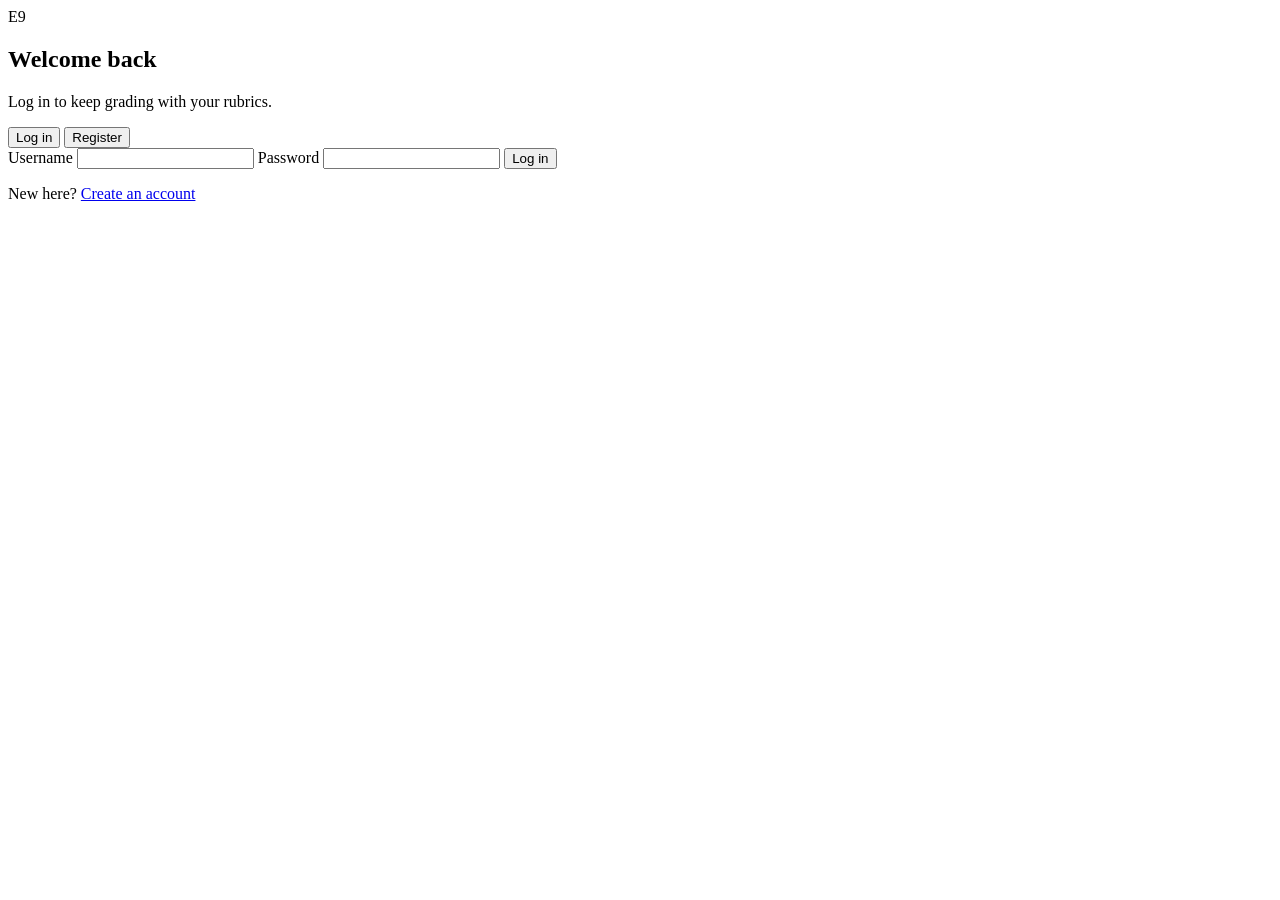
==== frontend/login.html @ 9ba2a3e9 "Add frontend HTML (index redirect, app dashboard, login)" ====
<!DOCTYPE html>
<html lang="en">
<head>
<meta charset="UTF-8">
<meta name="viewport" content="width=device-width, initial-scale=1.0">
<title>Sign in — E9</title>
<link rel="preconnect" href="https://fonts.googleapis.com">
<link rel="preconnect" href="https://fonts.gstatic.com" crossorigin>
<link href="https://fonts.googleapis.com/css2?family=Inter:wght@400;500;600&family=JetBrains+Mono:wght@500;600&family=Poppins:wght@600;700&display=swap" rel="stylesheet">
<link rel="stylesheet" href="style.css">
</head>
<body>

<div class="orb-field" aria-hidden="true">
  <span class="orb o1"></span>
  <span class="orb o2"></span>
  <span class="orb o3"></span>
</div>

<div id="toast" class="toast" hidden></div>

<section class="auth-screen">
  <div class="auth-card glass floaty">
    <div class="brand">
      <span class="brand-mark">E9</span>
    </div>
    <h1 class="auth-headline" id="authHeadline">Welcome back</h1>
    <p class="auth-subline" id="authSubline">Log in to keep grading with your rubrics.</p>

    <div class="auth-tabs">
      <button class="auth-tab active" data-tab="login" type="button">Log in</button>
      <button class="auth-tab" data-tab="register" type="button">Register</button>
    </div>

    <form id="loginForm" class="auth-form">
      <label class="field-label" for="loginUsername">Username</label>
      <input id="loginUsername" class="field-input" type="text" autocomplete="username" required>
      <label class="field-label" for="loginPassword">Password</label>
      <input id="loginPassword" class="field-input" type="password" autocomplete="current-password" required>
      <p class="form-error" id="loginError" hidden></p>
      <button type="submit" class="btn btn-primary">Log in</button>
    </form>

    <form id="registerForm" class="auth-form" hidden>
      <label class="field-label" for="registerUsername">Username</label>
      <input id="registerUsername" class="field-input" type="text" autocomplete="username" minlength="3" required>
      <label class="field-label" for="registerPassword">Password</label>
      <input id="registerPassword" class="field-input" type="password" autocomplete="new-password" minlength="8" required>
      <p class="form-hint">At least 8 characters. You won't need anything else to get started.</p>
      <p class="form-error" id="registerError" hidden></p>
      <button type="submit" class="btn btn-primary">Create account</button>
    </form>

    <p class="auth-footer-link" id="footerSwitch">
      New here? <a href="#" id="switchToRegister">Create an account</a>
    </p>
  </div>
</section>

<script src="auth.js"></script>
</body>
</html>
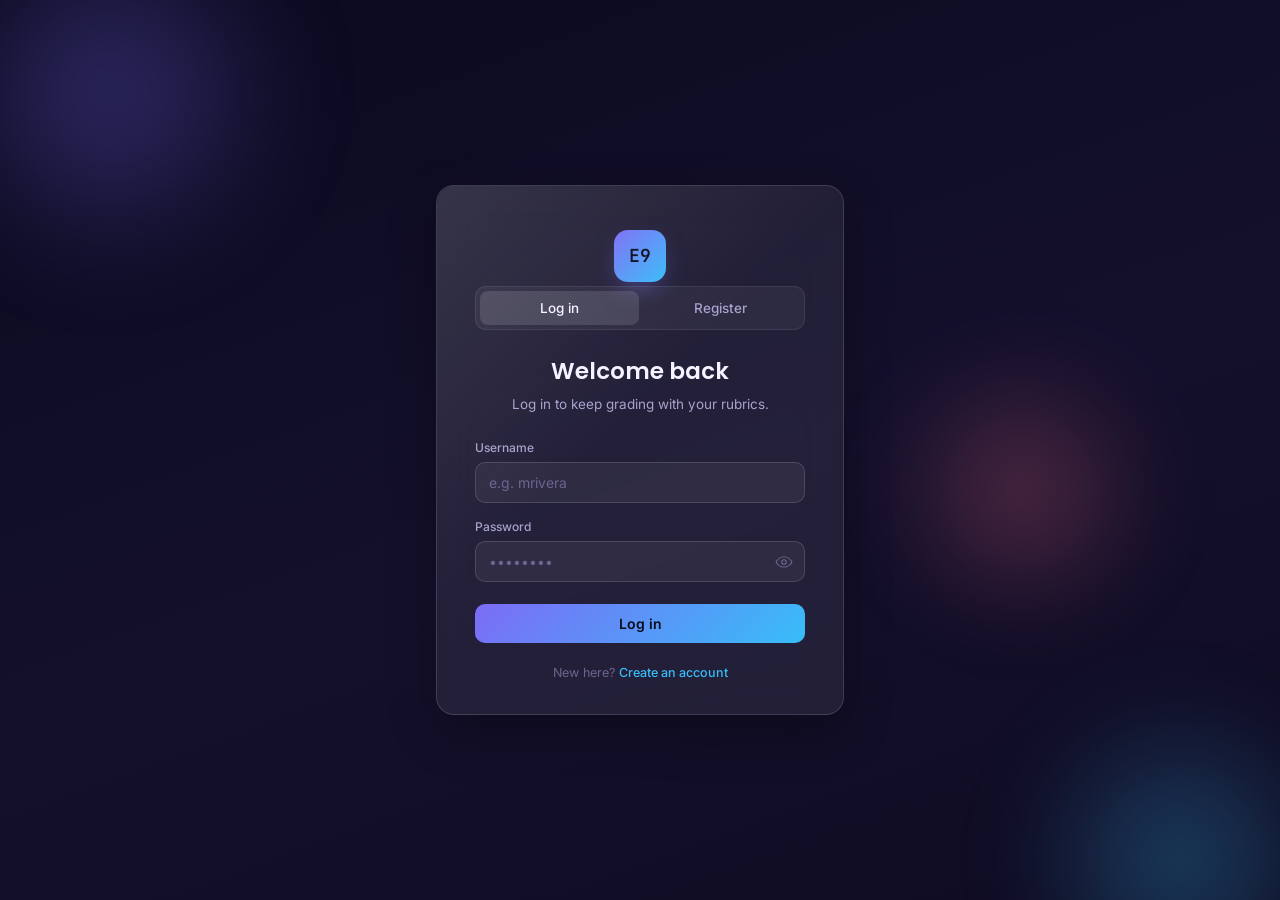
==== commit 18bc83b9: "Update frontend/login.html to match mudassir" ====
--- a/frontend/login.html
+++ b/frontend/login.html
@@ -6,8 +6,8 @@
 <title>Sign in — E9</title>
 <link rel="preconnect" href="https://fonts.googleapis.com">
 <link rel="preconnect" href="https://fonts.gstatic.com" crossorigin>
-<link href="https://fonts.googleapis.com/css2?family=Inter:wght@400;500;600&family=JetBrains+Mono:wght@500;600&family=Poppins:wght@600;700&display=swap" rel="stylesheet">
-<link rel="stylesheet" href="style.css">
+<link href="https://fonts.googleapis.com/css2?family=Inter:wght@400;500;600;700&family=JetBrains+Mono:wght@400;500;600&family=Poppins:wght@600;700&display=swap" rel="stylesheet">
+<link rel="stylesheet" href="auth.css">
 </head>
 <body>
 
@@ -17,38 +17,70 @@
   <span class="orb o3"></span>
 </div>
 
-<div id="toast" class="toast" hidden></div>
+<div id="toast" class="toast" role="status" aria-live="polite" hidden></div>
 
 <section class="auth-screen">
   <div class="auth-card glass floaty">
+
     <div class="brand">
       <span class="brand-mark">E9</span>
     </div>
+
+    <div class="auth-tabs" role="tablist" aria-label="Choose sign in or register">
+      <button class="auth-tab active" data-tab="login" type="button" role="tab" aria-selected="true" id="tabLogin">Log in</button>
+      <button class="auth-tab" data-tab="register" type="button" role="tab" aria-selected="false" id="tabRegister">Register</button>
+    </div>
+
     <h1 class="auth-headline" id="authHeadline">Welcome back</h1>
     <p class="auth-subline" id="authSubline">Log in to keep grading with your rubrics.</p>
 
-    <div class="auth-tabs">
-      <button class="auth-tab active" data-tab="login" type="button">Log in</button>
-      <button class="auth-tab" data-tab="register" type="button">Register</button>
-    </div>
+    <form id="loginForm" class="auth-form" novalidate>
+      <div class="field">
+        <label class="field-label" for="loginUsername">Username</label>
+        <input id="loginUsername" class="field-input" type="text" autocomplete="username" placeholder="e.g. mrivera" required>
+      </div>
 
-    <form id="loginForm" class="auth-form">
-      <label class="field-label" for="loginUsername">Username</label>
-      <input id="loginUsername" class="field-input" type="text" autocomplete="username" required>
-      <label class="field-label" for="loginPassword">Password</label>
-      <input id="loginPassword" class="field-input" type="password" autocomplete="current-password" required>
-      <p class="form-error" id="loginError" hidden></p>
-      <button type="submit" class="btn btn-primary">Log in</button>
+      <div class="field">
+        <label class="field-label" for="loginPassword">Password</label>
+        <div class="field-input-wrap">
+          <input id="loginPassword" class="field-input" type="password" autocomplete="current-password" placeholder="••••••••" required>
+          <button type="button" class="field-visibility" data-target="loginPassword" aria-label="Show password">
+            <svg class="icon-eye" viewBox="0 0 24 24" fill="none"><path d="M1.5 12S5 5 12 5s10.5 7 10.5 7-3.5 7-10.5 7S1.5 12 1.5 12Z" stroke="currentColor" stroke-width="1.6" stroke-linejoin="round"/><circle cx="12" cy="12" r="3" stroke="currentColor" stroke-width="1.6"/></svg>
+          </button>
+        </div>
+      </div>
+
+      <p class="form-error" id="loginError" role="alert" hidden></p>
+
+      <button type="submit" class="btn btn-primary">
+        <span class="btn-label">Log in</span>
+        <svg class="btn-check" viewBox="0 0 24 24" fill="none" aria-hidden="true"><path class="check-path" d="M4 12.5L9.5 18L20 6" stroke="currentColor" stroke-width="2.5" stroke-linecap="round" stroke-linejoin="round"/></svg>
+      </button>
     </form>
 
-    <form id="registerForm" class="auth-form" hidden>
-      <label class="field-label" for="registerUsername">Username</label>
-      <input id="registerUsername" class="field-input" type="text" autocomplete="username" minlength="3" required>
-      <label class="field-label" for="registerPassword">Password</label>
-      <input id="registerPassword" class="field-input" type="password" autocomplete="new-password" minlength="8" required>
-      <p class="form-hint">At least 8 characters. You won't need anything else to get started.</p>
-      <p class="form-error" id="registerError" hidden></p>
-      <button type="submit" class="btn btn-primary">Create account</button>
+    <form id="registerForm" class="auth-form" novalidate hidden>
+      <div class="field">
+        <label class="field-label" for="registerUsername">Username</label>
+        <input id="registerUsername" class="field-input" type="text" autocomplete="username" minlength="3" placeholder="Pick something short" required>
+      </div>
+
+      <div class="field">
+        <label class="field-label" for="registerPassword">Password</label>
+        <div class="field-input-wrap">
+          <input id="registerPassword" class="field-input" type="password" autocomplete="new-password" minlength="8" placeholder="At least 8 characters" required>
+          <button type="button" class="field-visibility" data-target="registerPassword" aria-label="Show password">
+            <svg class="icon-eye" viewBox="0 0 24 24" fill="none"><path d="M1.5 12S5 5 12 5s10.5 7 10.5 7-3.5 7-10.5 7S1.5 12 1.5 12Z" stroke="currentColor" stroke-width="1.6" stroke-linejoin="round"/><circle cx="12" cy="12" r="3" stroke="currentColor" stroke-width="1.6"/></svg>
+          </button>
+        </div>
+        <p class="form-hint">That's the whole form. No email, no verification, straight to grading.</p>
+      </div>
+
+      <p class="form-error" id="registerError" role="alert" hidden></p>
+
+      <button type="submit" class="btn btn-primary">
+        <span class="btn-label">Create account</span>
+        <svg class="btn-check" viewBox="0 0 24 24" fill="none" aria-hidden="true"><path class="check-path" d="M4 12.5L9.5 18L20 6" stroke="currentColor" stroke-width="2.5" stroke-linecap="round" stroke-linejoin="round"/></svg>
+      </button>
     </form>
 
     <p class="auth-footer-link" id="footerSwitch">
--- a/frontend/auth.css
+++ b/frontend/auth.css
@@ -0,0 +1,1018 @@
+:root {
+  --bg-0: #0B0A1F;
+  --bg-1: #14102C;
+  --bg-2: #0F0B22;
+  --accent: #7C6CF6;
+  --accent-2: #38BDF8;
+  --success: #34D399;
+  --warning: #FBBF24;
+  --danger: #F87171;
+  --text: #F5F3FF;
+  --text-muted: #A8A2CC;
+  --text-faint: #6B658F;
+  --font-ui: 'Inter', system-ui, sans-serif;
+  --font-display: 'Poppins', sans-serif;
+  --font-mono: 'JetBrains Mono', ui-monospace, monospace;
+}
+
+* {
+  box-sizing: border-box;
+}
+
+body {
+  margin: 0;
+  min-height: 100vh;
+  background: linear-gradient(160deg, var(--bg-0) 0%, var(--bg-1) 55%, var(--bg-2) 100%);
+  font-family: var(--font-ui);
+  color: var(--text);
+  -webkit-font-smoothing: antialiased;
+}
+
+.orb-field {
+  position: fixed;
+  inset: 0;
+  z-index: -1;
+  pointer-events: none;
+  overflow: hidden;
+}
+
+.orb {
+  position: absolute;
+  border-radius: 50%;
+  filter: blur(50px);
+  opacity: 0.35;
+  animation: drift 18s ease-in-out infinite;
+}
+
+.orb.o1 { width: 380px; height: 380px; top: -100px; left: -80px; background: radial-gradient(circle, #7C6CF6, transparent 70%); }
+.orb.o2 { width: 320px; height: 320px; bottom: -120px; right: -60px; background: radial-gradient(circle, #38BDF8, transparent 70%); animation-delay: -6s; }
+.orb.o3 { width: 260px; height: 260px; top: 40%; right: 10%; background: radial-gradient(circle, #FB7185, transparent 70%); animation-delay: -11s; }
+
+@keyframes drift {
+  0%, 100% { transform: translate(0, 0); }
+  50% { transform: translate(20px, -24px); }
+}
+
+h1, h2, h3 {
+  margin: 0;
+  font-family: var(--font-display);
+  font-weight: 600;
+}
+
+p {
+  margin: 0;
+}
+
+button {
+  font-family: inherit;
+  cursor: pointer;
+}
+
+input, select, textarea {
+  font-family: inherit;
+  font-size: 14px;
+}
+
+.mono {
+  font-family: var(--font-mono);
+  letter-spacing: 0.01em;
+}
+
+.glass {
+  position: relative;
+  background: rgba(255, 255, 255, 0.07);
+  backdrop-filter: blur(20px);
+  -webkit-backdrop-filter: blur(20px);
+  border: 1px solid rgba(255, 255, 255, 0.14);
+  box-shadow: 0 16px 48px rgba(0, 0, 0, 0.30);
+  border-radius: 18px;
+}
+
+.glass::before {
+  content: "";
+  position: absolute;
+  inset: 0;
+  border-radius: 18px;
+  background: linear-gradient(135deg, rgba(255, 255, 255, 0.10), transparent 45%);
+  pointer-events: none;
+}
+
+.floaty {
+  transition: transform 0.3s cubic-bezier(0.2, 0.9, 0.4, 1), box-shadow 0.3s cubic-bezier(0.2, 0.9, 0.4, 1);
+}
+
+.floaty:hover {
+  transform: perspective(800px) rotateX(1deg) rotateY(1.5deg) translateY(-3px);
+  box-shadow: 0 20px 56px rgba(0, 0, 0, 0.38);
+}
+
+.brand {
+  display: flex;
+  align-items: baseline;
+  gap: 10px;
+}
+
+.brand-mark {
+  font-family: var(--font-mono);
+  font-weight: 600;
+  font-size: 20px;
+  letter-spacing: 0.02em;
+  color: var(--accent-2);
+}
+
+.brand-sub {
+  font-size: 13px;
+  color: var(--text-muted);
+}
+
+.btn {
+  border: none;
+  border-radius: 10px;
+  padding: 11px 18px;
+  font-size: 14px;
+  font-weight: 500;
+  transition: transform 0.15s ease, box-shadow 0.15s ease, background 0.15s ease;
+  color: var(--text);
+}
+
+.btn-primary {
+  background: linear-gradient(135deg, var(--accent), var(--accent-2));
+  color: #0B0A1F;
+  font-weight: 600;
+}
+
+.btn-primary:hover {
+  transform: translateY(-1px);
+  box-shadow: 0 10px 24px rgba(124, 108, 246, 0.35);
+}
+
+.btn-ghost {
+  background: rgba(255, 255, 255, 0.06);
+  border: 1px solid rgba(255, 255, 255, 0.16);
+}
+
+.btn-ghost:hover {
+  background: rgba(255, 255, 255, 0.12);
+}
+
+.btn-small {
+  padding: 7px 12px;
+  font-size: 13px;
+}
+
+.btn:disabled {
+  opacity: 0.5;
+  cursor: not-allowed;
+  transform: none;
+}
+
+.toast {
+  position: fixed;
+  top: 20px;
+  right: 20px;
+  z-index: 50;
+  padding: 12px 18px;
+  border-radius: 12px;
+  background: rgba(20, 16, 44, 0.95);
+  border: 1px solid rgba(255, 255, 255, 0.16);
+  color: var(--text);
+  font-size: 13px;
+  box-shadow: 0 12px 32px rgba(0, 0, 0, 0.4);
+}
+
+.toast.error { border-color: rgba(248, 113, 113, 0.5); color: #FCA5A5; }
+.toast.success { border-color: rgba(52, 211, 153, 0.5); color: #6EE7B7; }
+
+/* auth pages */
+
+.auth-screen {
+  min-height: 100vh;
+  display: flex;
+  align-items: center;
+  justify-content: center;
+  padding: 24px;
+}
+
+.auth-card {
+  position: relative;
+  width: 100%;
+  max-width: 408px;
+  padding: 44px 38px 34px;
+  animation: auth-rise 0.5s cubic-bezier(0.2, 0.9, 0.4, 1) both;
+}
+
+@keyframes auth-rise {
+  from { opacity: 0; transform: translateY(14px); }
+  to { opacity: 1; transform: translateY(0); }
+}
+
+.auth-card .brand {
+  flex-direction: column;
+  align-items: center;
+  gap: 10px;
+  margin-bottom: 4px;
+  text-align: center;
+}
+
+.auth-card .brand-mark {
+  display: grid;
+  place-items: center;
+  width: 52px;
+  height: 52px;
+  border-radius: 14px;
+  font-size: 18px;
+  color: var(--bg-0);
+  background: linear-gradient(135deg, var(--accent), var(--accent-2));
+  box-shadow: 0 10px 26px -8px rgba(124, 108, 246, 0.55);
+}
+
+.auth-headline {
+  font-size: 23px;
+  text-align: center;
+  margin: 20px 0 6px;
+}
+
+.auth-subline {
+  font-size: 13.5px;
+  line-height: 1.5;
+  color: var(--text-muted);
+  text-align: center;
+  margin-bottom: 26px;
+}
+
+.auth-tabs {
+  position: relative;
+  display: flex;
+  gap: 2px;
+  background: rgba(255, 255, 255, 0.05);
+  border: 1px solid rgba(255, 255, 255, 0.08);
+  border-radius: 11px;
+  padding: 4px;
+  margin-bottom: 24px;
+}
+
+.auth-tab {
+  position: relative;
+  z-index: 1;
+  flex: 1;
+  padding: 9px 0;
+  border: none;
+  border-radius: 8px;
+  background: transparent;
+  font-size: 13.5px;
+  font-weight: 500;
+  color: var(--text-muted);
+  transition: color 0.2s ease;
+}
+
+.auth-tab.active {
+  background: rgba(255, 255, 255, 0.12);
+  color: var(--text);
+}
+
+.auth-form {
+  display: flex;
+  flex-direction: column;
+  gap: 16px;
+}
+
+.auth-form[hidden] {
+  display: none;
+}
+
+.auth-form .btn {
+  margin-top: 6px;
+  width: 100%;
+  display: inline-flex;
+  align-items: center;
+  justify-content: center;
+  gap: 8px;
+}
+
+.field {
+  display: flex;
+  flex-direction: column;
+  gap: 7px;
+}
+
+.field-label {
+  font-size: 12px;
+  font-weight: 500;
+  color: var(--text-muted);
+}
+
+.field-input {
+  padding: 11px 13px;
+  border-radius: 10px;
+  border: 1px solid rgba(255, 255, 255, 0.14);
+  background: rgba(255, 255, 255, 0.05);
+  color: var(--text);
+  outline: none;
+  transition: border-color 0.15s ease, box-shadow 0.15s ease;
+}
+
+.field-input::placeholder {
+  color: var(--text-faint);
+}
+
+.field-input:hover {
+  border-color: rgba(255, 255, 255, 0.22);
+}
+
+.field-input:focus {
+  border-color: var(--accent-2);
+  box-shadow: 0 0 0 3px rgba(56, 189, 248, 0.15);
+}
+
+.field-input-wrap {
+  position: relative;
+  display: flex;
+}
+
+.field-input-wrap .field-input {
+  width: 100%;
+  padding-right: 42px;
+}
+
+.field-visibility {
+  position: absolute;
+  right: 5px;
+  top: 50%;
+  transform: translateY(-50%);
+  width: 32px;
+  height: 32px;
+  display: grid;
+  place-items: center;
+  background: none;
+  border: none;
+  border-radius: 7px;
+  color: var(--text-faint);
+}
+
+.field-visibility:hover {
+  background: rgba(255, 255, 255, 0.08);
+  color: var(--text-muted);
+}
+
+.icon-eye {
+  width: 18px;
+  height: 18px;
+}
+
+.form-hint {
+  font-size: 12px;
+  color: var(--text-faint);
+}
+
+.form-error {
+  font-size: 13px;
+  padding: 9px 12px;
+  border-radius: 8px;
+  background: rgba(248, 113, 113, 0.1);
+  border-left: 3px solid var(--danger);
+  color: #FCA5A5;
+}
+
+.auth-footer-link {
+  text-align: center;
+  font-size: 12.5px;
+  color: var(--text-faint);
+  margin-top: 22px;
+}
+
+.auth-footer-link a {
+  color: var(--accent-2);
+  font-weight: 500;
+  text-decoration: none;
+}
+
+.auth-footer-link a:hover {
+  text-decoration: underline;
+}
+
+/* button check micro-interaction on submit */
+
+.btn-check {
+  width: 16px;
+  height: 16px;
+  flex: none;
+}
+
+.check-path {
+  stroke-dasharray: 26;
+  stroke-dashoffset: 26;
+  transition: stroke-dashoffset 0.35s ease;
+}
+
+.btn.is-checked .check-path {
+  stroke-dashoffset: 0;
+}
+
+.btn.is-checked .btn-label {
+  display: none;
+}
+
+.btn:not(.is-checked) .btn-check {
+  display: none;
+}
+
+/* app shell */
+
+.app-screen {
+  min-height: 100vh;
+  padding: 20px;
+  display: flex;
+  flex-direction: column;
+  gap: 20px;
+}
+
+.topbar {
+  display: flex;
+  align-items: center;
+  justify-content: space-between;
+  padding: 14px 24px;
+}
+
+.top-nav {
+  display: flex;
+  gap: 6px;
+}
+
+.top-nav button {
+  border: none;
+  background: transparent;
+  color: var(--text-muted);
+  font-size: 14px;
+  font-weight: 500;
+  padding: 8px 16px;
+  border-radius: 10px;
+}
+
+.top-nav button.active {
+  background: rgba(255, 255, 255, 0.10);
+  color: var(--text);
+}
+
+.user-chip {
+  display: flex;
+  align-items: center;
+  gap: 12px;
+}
+
+.avatar {
+  width: 34px;
+  height: 34px;
+  border-radius: 50%;
+  background: linear-gradient(135deg, var(--accent), var(--accent-2));
+  color: #0B0A1F;
+  display: flex;
+  align-items: center;
+  justify-content: center;
+  font-size: 13px;
+  font-weight: 600;
+  font-family: var(--font-mono);
+}
+
+.username {
+  font-size: 14px;
+  font-weight: 500;
+}
+
+.view {
+  display: none;
+  flex-direction: column;
+  gap: 20px;
+}
+
+.view.active {
+  display: flex;
+}
+
+.card {
+  padding: 24px;
+}
+
+.section-head {
+  display: flex;
+  align-items: center;
+  justify-content: space-between;
+}
+
+.section-head h2 {
+  font-size: 18px;
+}
+
+.section-sub {
+  font-size: 13px;
+  color: var(--text-muted);
+  margin-top: 4px;
+}
+
+/* score view */
+
+.input-head {
+  display: flex;
+  align-items: flex-end;
+  justify-content: space-between;
+  gap: 16px;
+  margin-bottom: 14px;
+}
+
+.rubric-picker {
+  display: flex;
+  flex-direction: column;
+  gap: 4px;
+  flex: 1;
+}
+
+.rubric-picker select {
+  min-width: 220px;
+}
+
+.batch-toggle {
+  display: flex;
+  align-items: center;
+  gap: 6px;
+  font-size: 13px;
+  color: var(--text-muted);
+  white-space: nowrap;
+}
+
+textarea.field-input {
+  width: 100%;
+  resize: vertical;
+  min-height: 180px;
+}
+
+.char-count {
+  display: block;
+  margin-top: 6px;
+  font-size: 12px;
+  color: var(--text-faint);
+}
+
+.batch-reports {
+  display: flex;
+  flex-direction: column;
+  gap: 10px;
+}
+
+.batch-report-row textarea {
+  width: 100%;
+  min-height: 110px;
+}
+
+.batch-report-label {
+  font-size: 12px;
+  color: var(--text-faint);
+}
+
+.empty-note {
+  font-size: 13px;
+  color: var(--text-faint);
+  padding: 12px 4px;
+}
+
+/* loading */
+
+.loading-card {
+  display: flex;
+  align-items: center;
+  gap: 24px;
+  padding: 28px 24px;
+}
+
+.skeleton-ring {
+  width: 60px;
+  height: 60px;
+  border-radius: 50%;
+  border: 5px solid rgba(124, 108, 246, 0.2);
+  border-top-color: var(--accent-2);
+  animation: spin 0.9s linear infinite;
+  flex-shrink: 0;
+}
+
+@keyframes spin {
+  to { transform: rotate(360deg); }
+}
+
+.skeleton-lines {
+  flex: 1;
+  display: flex;
+  flex-direction: column;
+  gap: 10px;
+}
+
+.skeleton-line {
+  height: 10px;
+  border-radius: 6px;
+  background: rgba(255, 255, 255, 0.08);
+  animation: pulse 1.4s ease-in-out infinite;
+}
+
+.skeleton-line.short { width: 60%; }
+
+@keyframes pulse {
+  0%, 100% { opacity: 0.5; }
+  50% { opacity: 1; }
+}
+
+.loading-label {
+  font-size: 13px;
+  color: var(--text-muted);
+  white-space: nowrap;
+}
+
+/* results */
+
+.results-area {
+  display: flex;
+  flex-direction: column;
+  gap: 20px;
+}
+
+.result-header {
+  display: flex;
+  align-items: center;
+  gap: 24px;
+  padding: 28px;
+}
+
+.score-ring-wrap {
+  position: relative;
+  width: 118px;
+  height: 118px;
+  flex-shrink: 0;
+  filter: drop-shadow(0 10px 20px rgba(0, 0, 0, 0.3));
+}
+
+.score-ring-value {
+  position: absolute;
+  inset: 0;
+  display: flex;
+  align-items: center;
+  justify-content: center;
+  font-family: var(--font-mono);
+  font-size: 22px;
+  font-weight: 600;
+}
+
+.result-meta {
+  display: flex;
+  flex-direction: column;
+  gap: 8px;
+}
+
+.grade-badge {
+  display: inline-flex;
+  align-items: center;
+  justify-content: center;
+  width: fit-content;
+  padding: 5px 14px;
+  border-radius: 999px;
+  font-family: var(--font-mono);
+  font-weight: 600;
+  font-size: 14px;
+  color: #0B0A1F;
+}
+
+.grade-A, .grade-B { background: var(--success); }
+.grade-C { background: var(--accent-2); }
+.grade-D { background: var(--warning); }
+.grade-F { background: var(--danger); }
+
+.result-ids {
+  display: flex;
+  gap: 16px;
+  font-size: 12px;
+  color: var(--text-faint);
+}
+
+.result-ids .mono { color: var(--text-muted); }
+
+.result-status {
+  font-size: 12px;
+  color: var(--text-faint);
+}
+
+.disagreement-banner {
+  display: flex;
+  align-items: center;
+  gap: 10px;
+  padding: 14px 20px;
+  border-radius: 14px;
+  background: rgba(251, 191, 36, 0.10);
+  border: 1px solid rgba(251, 191, 36, 0.3);
+  color: #FDE68A;
+  font-size: 13px;
+}
+
+.disagreement-banner strong { color: var(--warning); }
+
+.criteria-table {
+  padding: 8px 8px 20px;
+}
+
+.criteria-table table {
+  width: 100%;
+  border-collapse: collapse;
+}
+
+.criteria-table th {
+  text-align: left;
+  font-size: 11px;
+  text-transform: uppercase;
+  letter-spacing: 0.04em;
+  color: var(--text-faint);
+  padding: 10px 16px;
+  font-weight: 500;
+}
+
+.criteria-table td {
+  padding: 14px 16px;
+  border-top: 1px solid rgba(255, 255, 255, 0.06);
+  font-size: 13px;
+  vertical-align: top;
+}
+
+.criteria-table .criterion-name { font-weight: 500; }
+
+.score-bar-track {
+  width: 100px;
+  height: 6px;
+  border-radius: 999px;
+  background: rgba(255, 255, 255, 0.08);
+  overflow: hidden;
+}
+
+.score-bar-fill {
+  height: 100%;
+  border-radius: 999px;
+}
+
+.score-cell {
+  display: flex;
+  align-items: center;
+  gap: 10px;
+}
+
+.score-value {
+  font-family: var(--font-mono);
+  font-size: 12px;
+  width: 32px;
+}
+
+.evidence-quote {
+  color: var(--text-muted);
+  font-style: italic;
+  max-width: 320px;
+}
+
+.confidence-value {
+  font-family: var(--font-mono);
+  font-size: 12px;
+  color: var(--text-faint);
+}
+
+.export-row {
+  display: flex;
+  justify-content: flex-end;
+  padding: 0 16px 4px;
+}
+
+.accordion { padding: 6px 8px; }
+
+.accordion-toggle {
+  width: 100%;
+  text-align: left;
+  background: transparent;
+  border: none;
+  padding: 12px 16px;
+  font-size: 14px;
+  font-weight: 500;
+  color: var(--text);
+  display: flex;
+  align-items: center;
+  justify-content: space-between;
+}
+
+.accordion-chevron { transition: transform 0.2s ease; color: var(--text-faint); }
+.accordion.open .accordion-chevron { transform: rotate(180deg); }
+
+.accordion-body {
+  display: none;
+  padding: 0 16px 16px;
+  flex-direction: column;
+  gap: 12px;
+}
+
+.accordion.open .accordion-body { display: flex; }
+
+.trail-entry {
+  background: rgba(255, 255, 255, 0.04);
+  border-radius: 10px;
+  padding: 12px 14px;
+}
+
+.trail-entry-head {
+  display: flex;
+  justify-content: space-between;
+  font-size: 13px;
+  font-weight: 500;
+  margin-bottom: 6px;
+}
+
+.trail-entry-head .mono { color: var(--text-faint); font-weight: 400; }
+
+.trail-entry pre {
+  margin: 0;
+  font-family: var(--font-mono);
+  font-size: 12px;
+  white-space: pre-wrap;
+  word-break: break-word;
+  color: var(--text-muted);
+}
+
+/* rubrics view */
+
+.rubrics-layout {
+  display: grid;
+  grid-template-columns: 320px 1fr;
+  gap: 20px;
+  align-items: start;
+}
+
+.rubric-list {
+  list-style: none;
+  margin: 0;
+  padding: 0;
+  display: flex;
+  flex-direction: column;
+  gap: 8px;
+}
+
+.rubric-item {
+  display: flex;
+  align-items: center;
+  justify-content: space-between;
+  padding: 12px 14px;
+  border-radius: 12px;
+  background: rgba(255, 255, 255, 0.05);
+  border: 1px solid transparent;
+  cursor: pointer;
+}
+
+.rubric-item.active {
+  border-color: var(--accent-2);
+  background: rgba(56, 189, 248, 0.08);
+}
+
+.rubric-item-info {
+  display: flex;
+  flex-direction: column;
+  gap: 2px;
+  overflow: hidden;
+}
+
+.rubric-item-title {
+  font-size: 13px;
+  font-weight: 500;
+  white-space: nowrap;
+  overflow: hidden;
+  text-overflow: ellipsis;
+}
+
+.rubric-item-id {
+  font-size: 11px;
+  color: var(--text-faint);
+}
+
+.icon-btn {
+  border: none;
+  background: transparent;
+  color: var(--text-faint);
+  font-size: 13px;
+  padding: 4px 8px;
+  border-radius: 6px;
+}
+
+.icon-btn:hover {
+  background: rgba(248, 113, 113, 0.12);
+  color: var(--danger);
+}
+
+.criteria-rows {
+  display: flex;
+  flex-direction: column;
+  gap: 10px;
+  margin-top: 10px;
+}
+
+.criterion-row {
+  background: rgba(255, 255, 255, 0.05);
+  border-radius: 12px;
+  padding: 12px;
+  display: flex;
+  flex-direction: column;
+  gap: 8px;
+}
+
+.criterion-row-top { display: flex; gap: 8px; }
+
+.criterion-row input[type="text"] { padding: 8px 10px; font-size: 13px; }
+
+.criterion-row .weight-input { width: 80px; flex: none; }
+
+.criterion-row textarea {
+  padding: 8px 10px;
+  font-size: 12px;
+  border-radius: 8px;
+  min-height: 48px;
+  resize: vertical;
+}
+
+.remove-row-btn {
+  border: none;
+  background: transparent;
+  color: var(--danger);
+  font-size: 12px;
+  align-self: flex-end;
+}
+
+.weight-readout {
+  display: flex;
+  justify-content: space-between;
+  font-size: 12px;
+  color: var(--text-faint);
+  padding: 8px 2px;
+}
+
+.weight-readout.balanced .mono { color: var(--success); }
+.weight-readout.unbalanced .mono { color: var(--danger); }
+
+.form-actions {
+  display: flex;
+  justify-content: flex-end;
+  gap: 8px;
+  margin-top: 10px;
+}
+
+/* history view */
+
+.history-table table {
+  width: 100%;
+  border-collapse: collapse;
+}
+
+.history-table th {
+  text-align: left;
+  font-size: 11px;
+  text-transform: uppercase;
+  letter-spacing: 0.04em;
+  color: var(--text-faint);
+  padding: 10px 16px;
+  font-weight: 500;
+}
+
+.history-table td {
+  padding: 14px 16px;
+  border-top: 1px solid rgba(255, 255, 255, 0.06);
+  font-size: 13px;
+}
+
+.history-row {
+  cursor: pointer;
+}
+
+.history-row:hover td {
+  background: rgba(255, 255, 255, 0.03);
+}
+
+.history-status {
+  font-size: 11px;
+  padding: 3px 9px;
+  border-radius: 999px;
+  text-transform: capitalize;
+}
+
+.status-complete { background: rgba(52, 211, 153, 0.15); color: #6EE7B7; }
+.status-pending_review { background: rgba(251, 191, 36, 0.15); color: #FDE68A; }
+.status-rejected { background: rgba(248, 113, 113, 0.15); color: #FCA5A5; }
+
+@media (max-width: 860px) {
+  .rubrics-layout { grid-template-columns: 1fr; }
+  .result-header { flex-direction: column; align-items: flex-start; }
+  .top-nav { display: none; }
+}
+
+:focus-visible {
+  outline: 2px solid var(--accent-2);
+  outline-offset: 2px;
+}
+
+@media (prefers-reduced-motion: reduce) {
+  * {
+    animation-duration: 0.001ms !important;
+    transition-duration: 0.001ms !important;
+  }
+}
